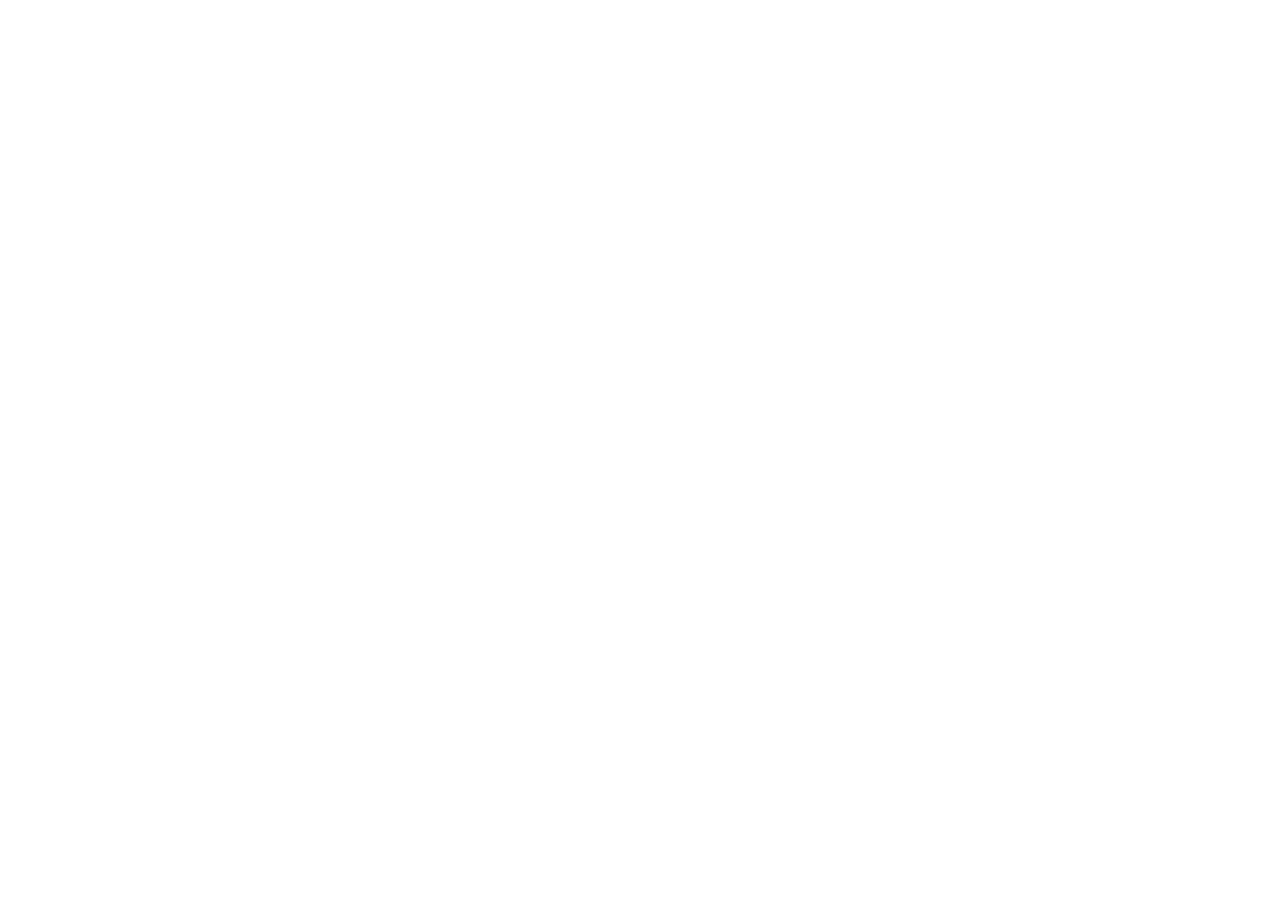
==== index.html @ 6309853d "feat(core): initialize application entry" ====
<!DOCTYPE html>
<html lang="zh-Hant-TW">
<head>
  <meta charset="UTF-8">
  <meta name="viewport" content="width=device-width, initial-scale=1.0">
  <title>NXSPACE Admin Dashboard</title>
  <!-- 引入唯一的 CSS 樣式入口，內含 base.css 與 layout.css -->
  <link rel="stylesheet" href="./css/main.css">
</head>
<body>

  <!-- #app: 全局佈局容器 -->
  <div id="app">
    <header class="site-header"></header>
    <main class="site-main"></main>
    <footer class="site-footer"></footer>
  </div>

  <!-- 引入後台系統唯一的初始化進入點，採用 ES6 模組載入 -->
  <script type="module" src="./js/app.js"></script>
</body>
</html>
---- css/main.css ----
/* ==========================================================================
   File: css/main.css
   Project: NXSPACE Platform
   Description: Main entry point for all stylesheets.
   ========================================================================== */

@import "./base.css";
@import "./layout.css";
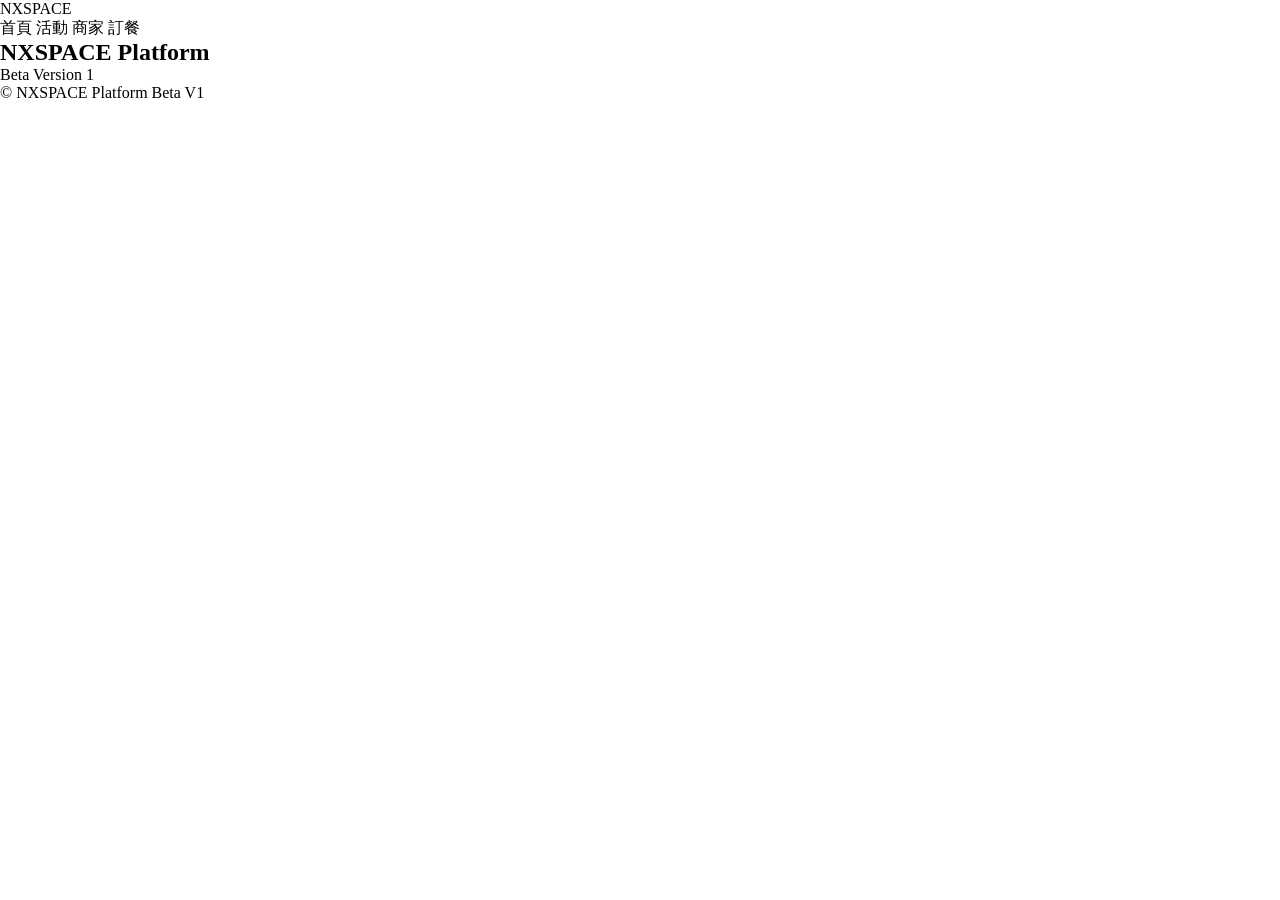
==== commit 15a67c0b: "Complete application bootstrap" ====
--- a/index.html
+++ b/index.html
@@ -10,11 +10,7 @@
 <body>
 
   <!-- #app: 全局佈局容器 -->
-  <div id="app">
-    <header class="site-header"></header>
-    <main class="site-main"></main>
-    <footer class="site-footer"></footer>
-  </div>
+<div id="app"></div>
 
   <!-- 引入後台系統唯一的初始化進入點，採用 ES6 模組載入 -->
   <script type="module" src="./js/app.js"></script>
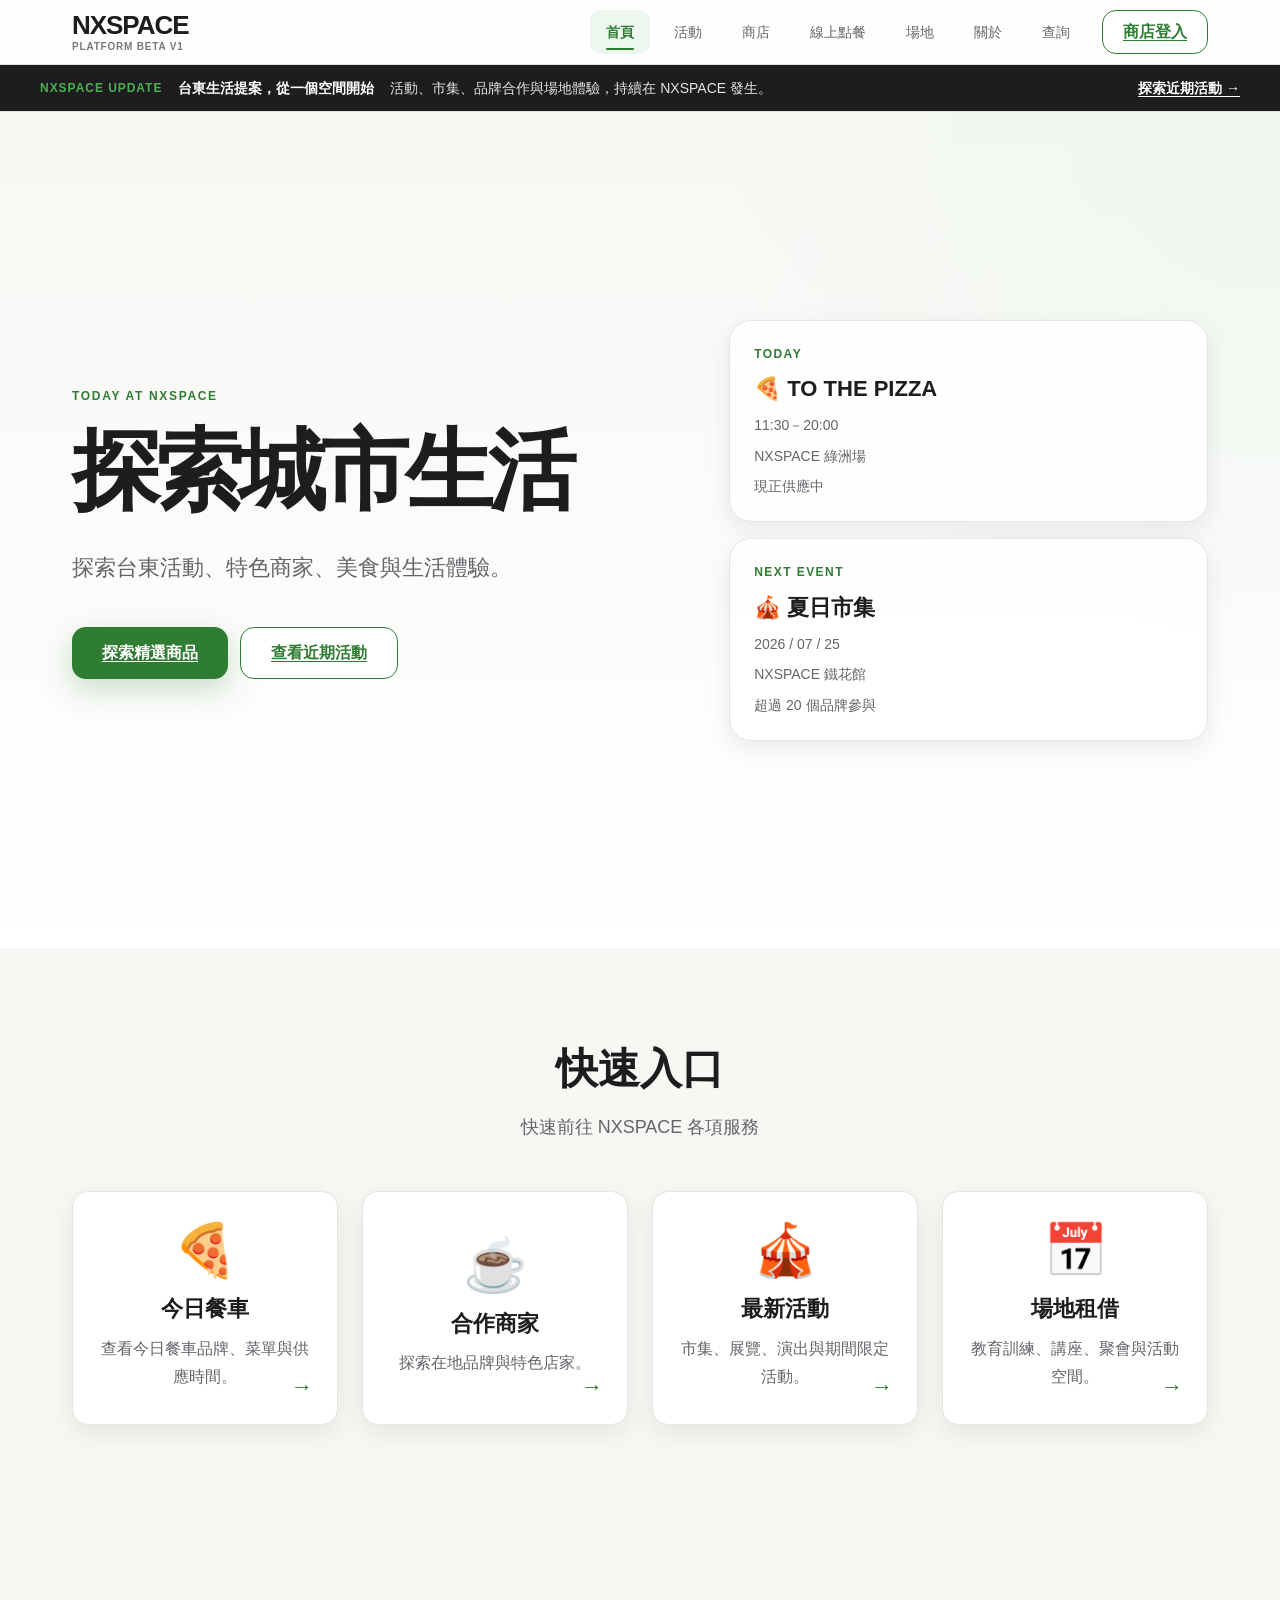
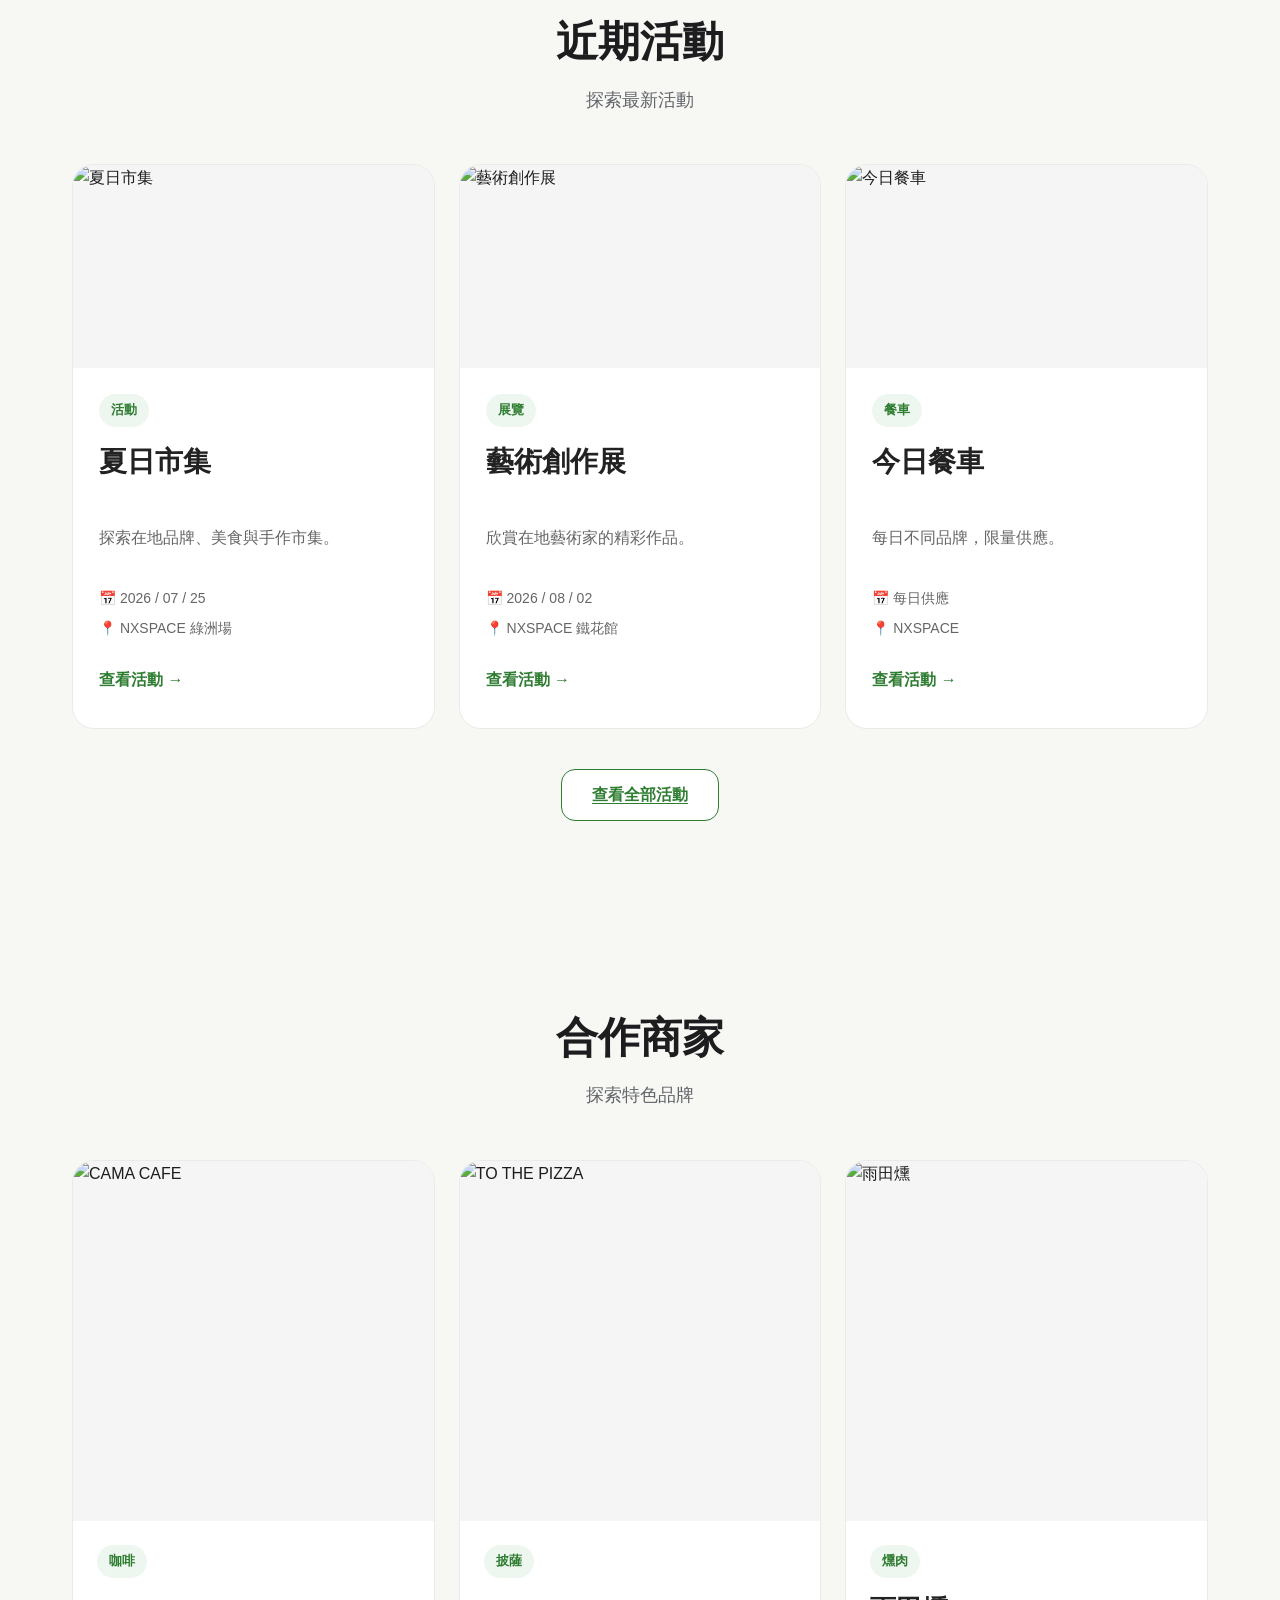
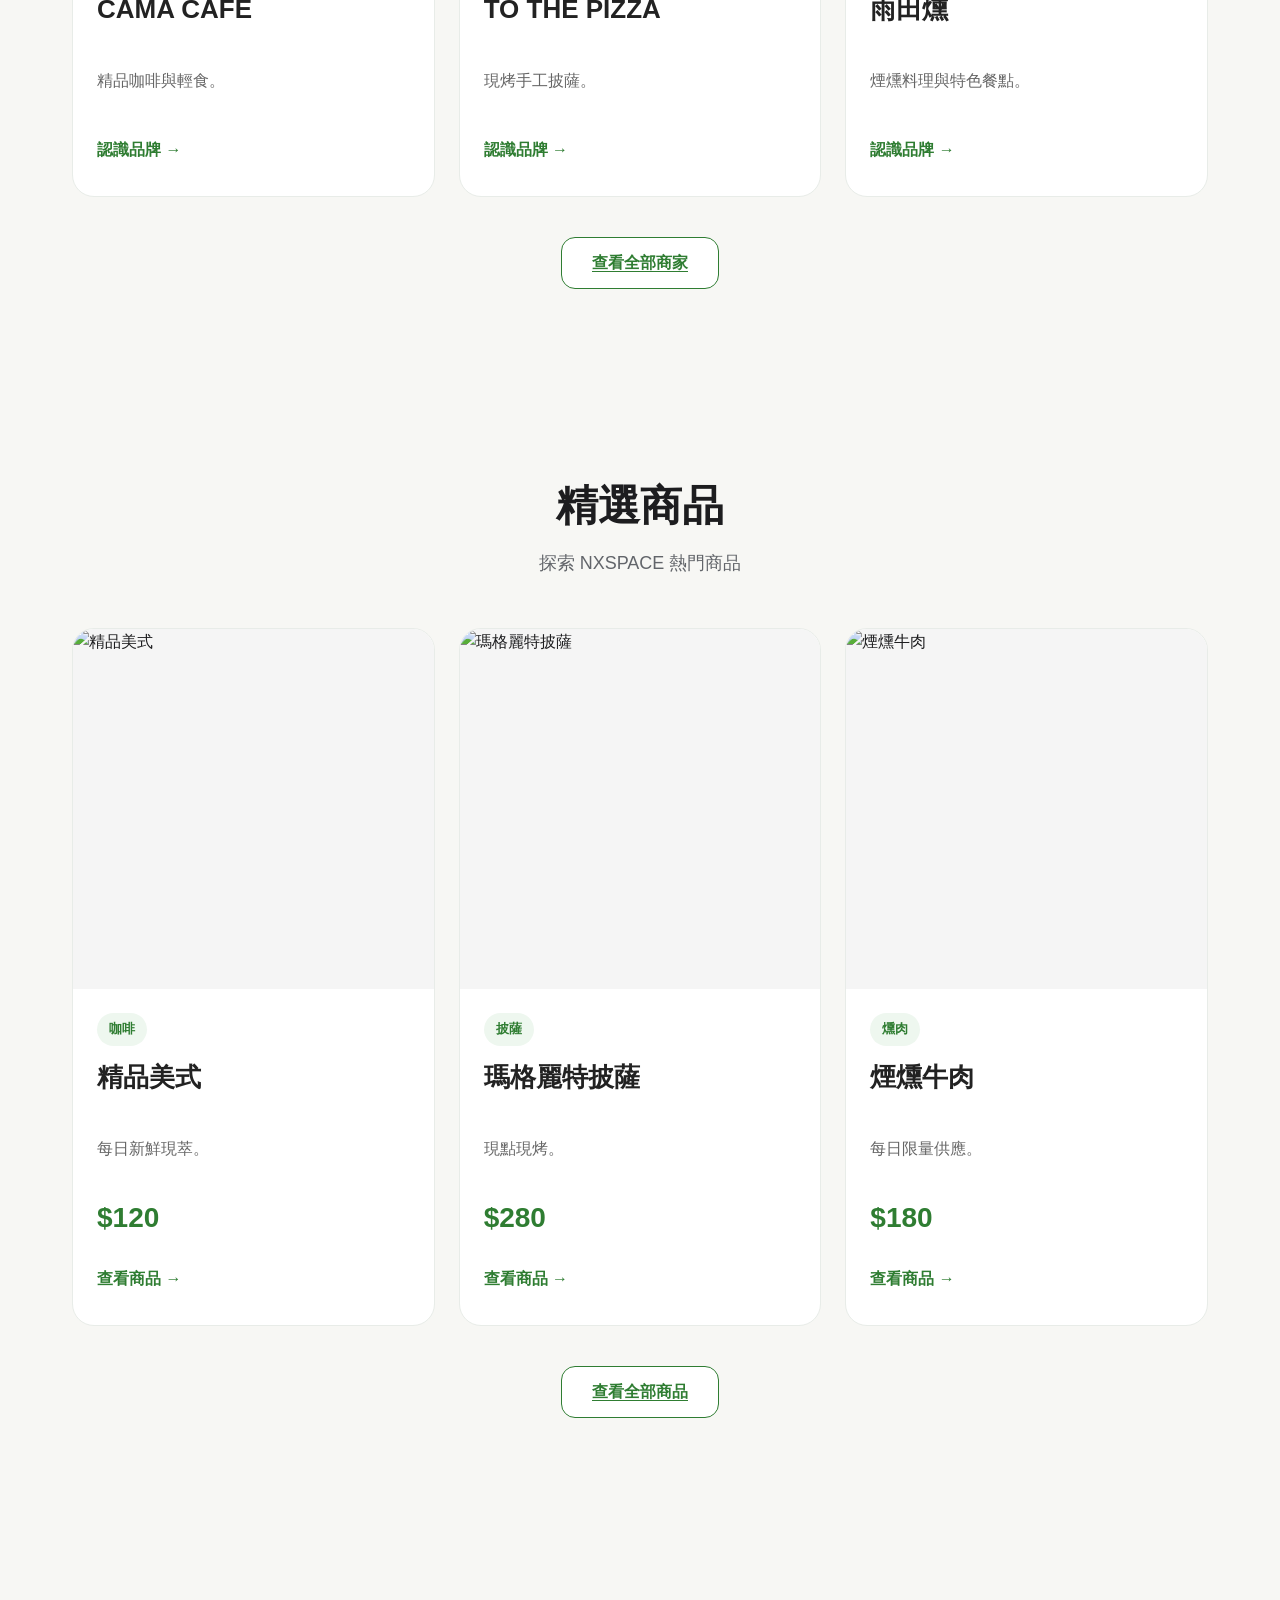
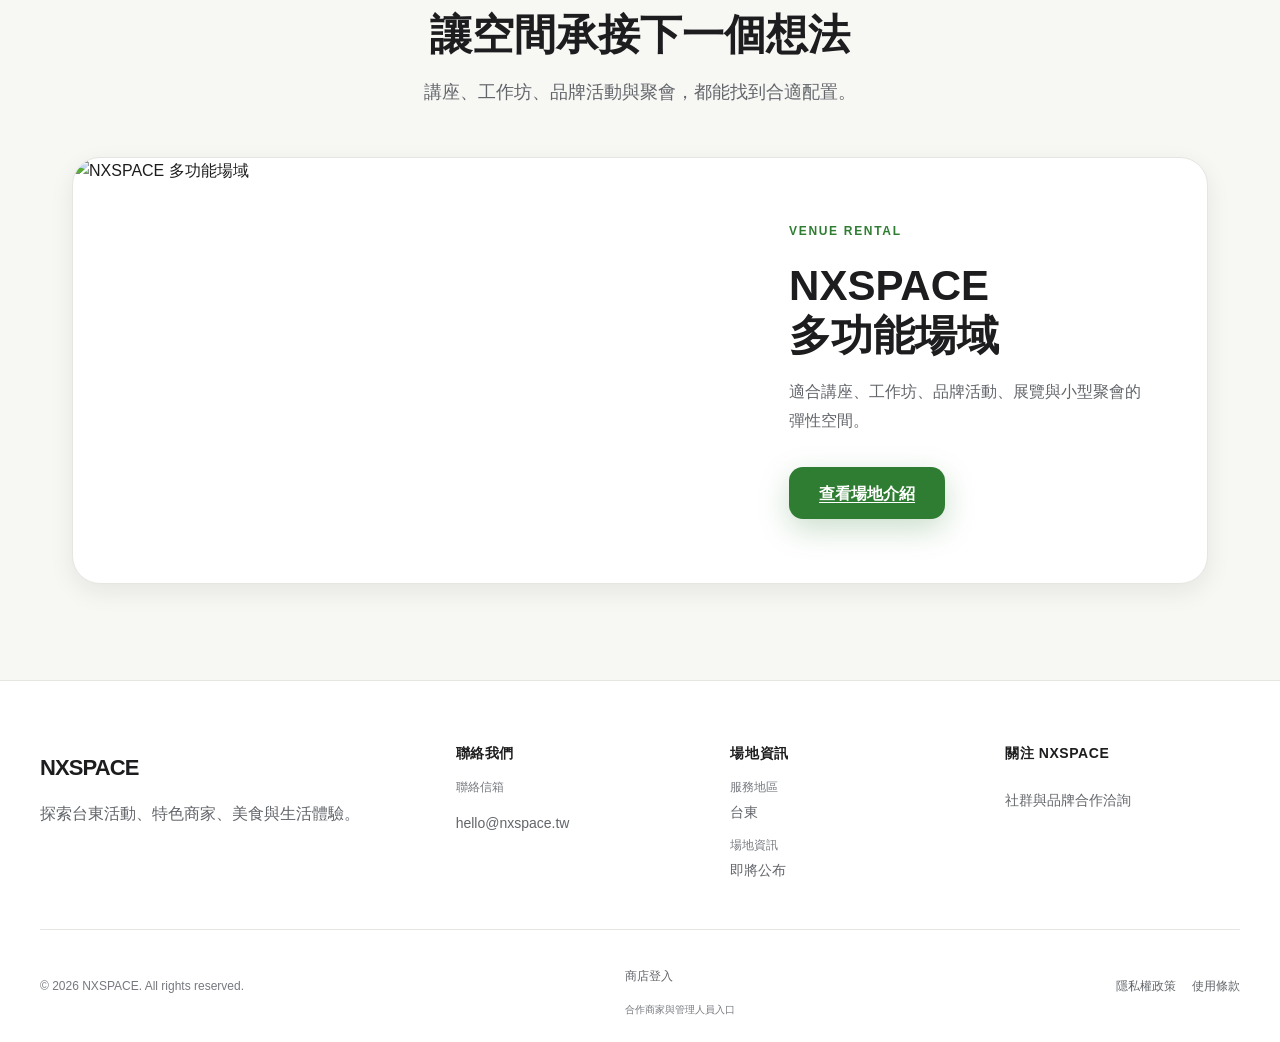
==== commit cb28f4f5: "chore: checkpoint NXSPACE V1.1 before Christmas launch" ====
--- a/index.html
+++ b/index.html
@@ -3,16 +3,15 @@
 <head>
   <meta charset="UTF-8">
   <meta name="viewport" content="width=device-width, initial-scale=1.0">
-  <title>NXSPACE Admin Dashboard</title>
-  <!-- 引入唯一的 CSS 樣式入口，內含 base.css 與 layout.css -->
+  <title>NXSPACE Platform Beta V1</title>
+  <meta name="description" content="探索台東活動、特色商家、美食與生活體驗。">
+  <meta name="theme-color" content="#f7f7f4">
   <link rel="stylesheet" href="./css/main.css">
 </head>
 <body>
 
-  <!-- #app: 全局佈局容器 -->
-<div id="app"></div>
+  <div id="app"></div>
 
-  <!-- 引入後台系統唯一的初始化進入點，採用 ES6 模組載入 -->
   <script type="module" src="./js/app.js"></script>
 </body>
-</html>+</html>
--- a/css/main.css
+++ b/css/main.css
@@ -1,8 +1,23 @@
-/* ==========================================================================
-   File: css/main.css
-   Project: NXSPACE Platform
-   Description: Main entry point for all stylesheets.
-   ========================================================================== */
+/* NXSPACE stylesheet entry point. Import order follows cascade ownership. */
 
+@import "./tokens.css";
 @import "./base.css";
-@import "./layout.css";+@import "./layout.css";
+@import "./utilities.css";
+
+@import "./components/button.css";
+@import "./components/badge.css";
+@import "./components/header.css";
+@import "./components/navigation.css";
+@import "./components/footer.css";
+@import "./components/hero.css";
+@import "./components/section.css";
+@import "./components/card.css";
+@import "./components/event-card.css";
+@import "./components/vendor-card.css";
+@import "./components/product-card.css";
+@import "./components/quick-entry-card.css";
+
+@import "./pages/home.css";
+@import "./pages/public-pages.css";
+@import "./pages/rental-flows.css";
